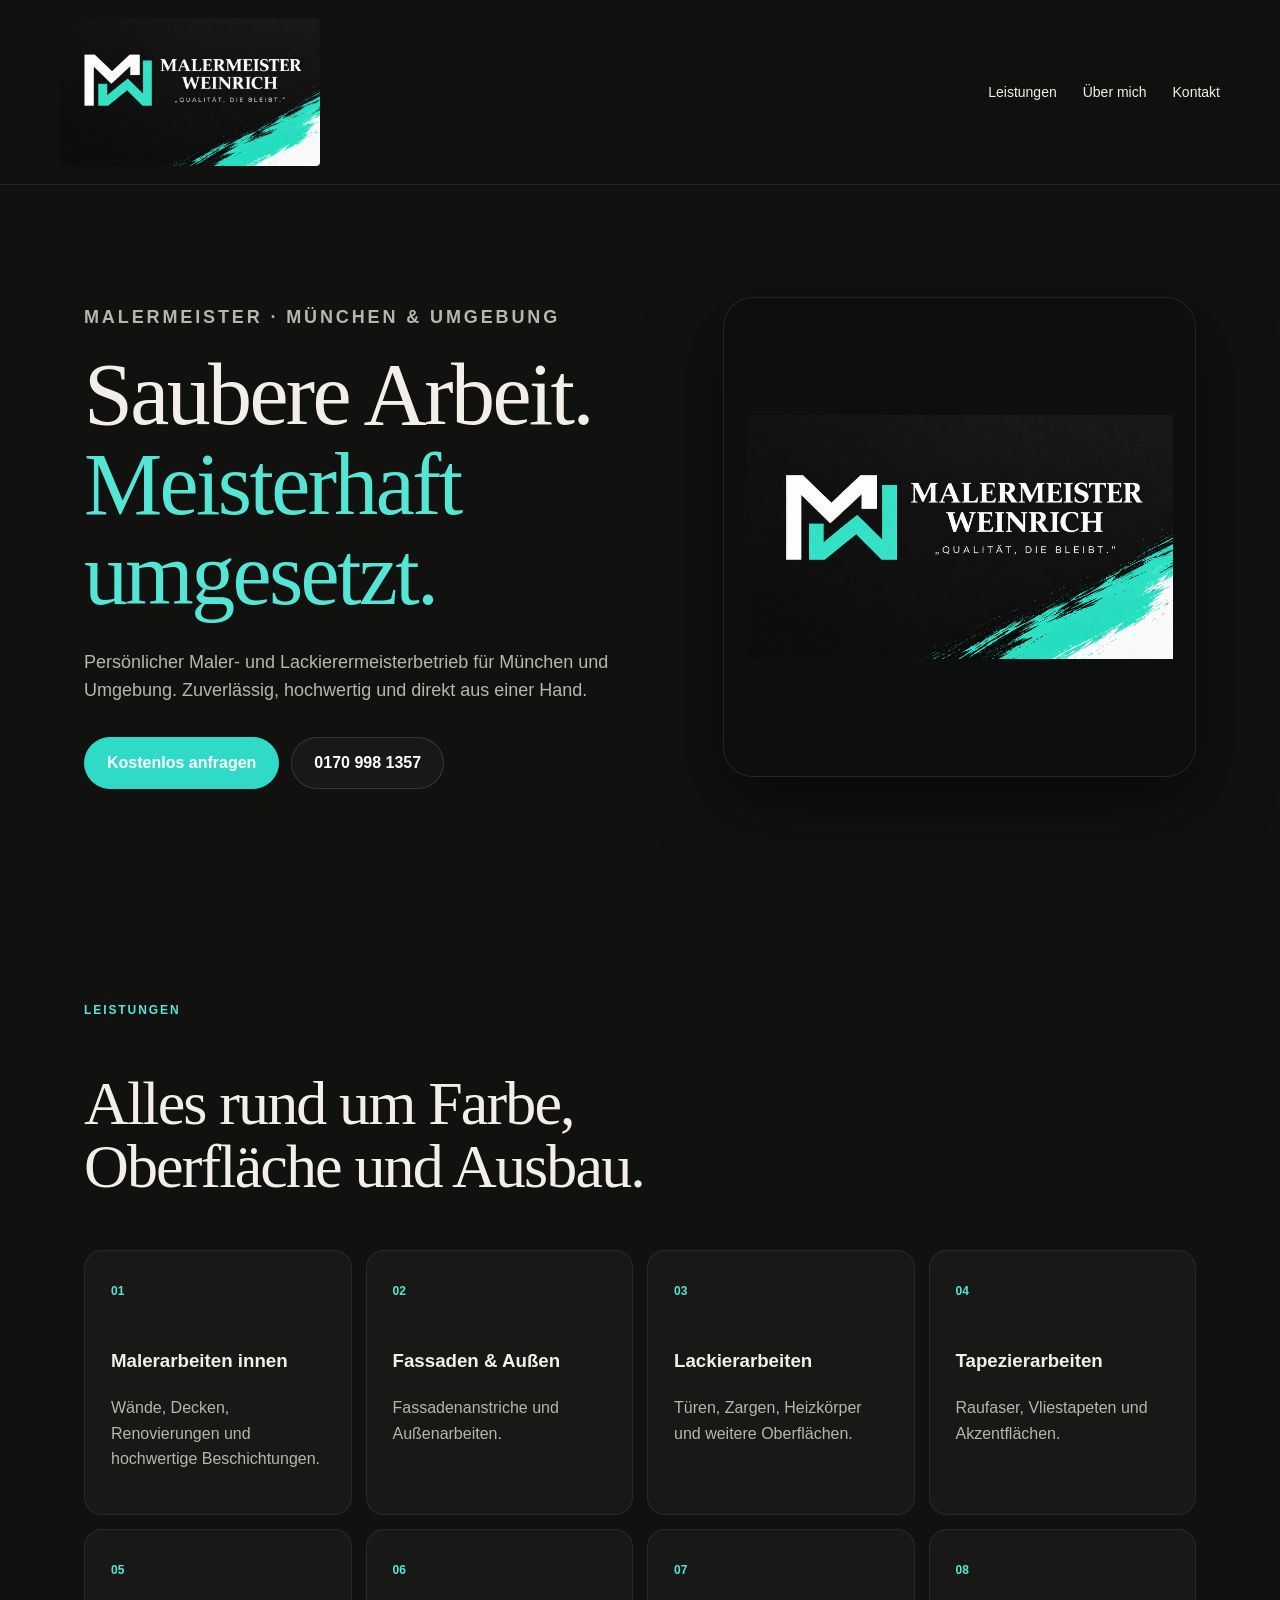
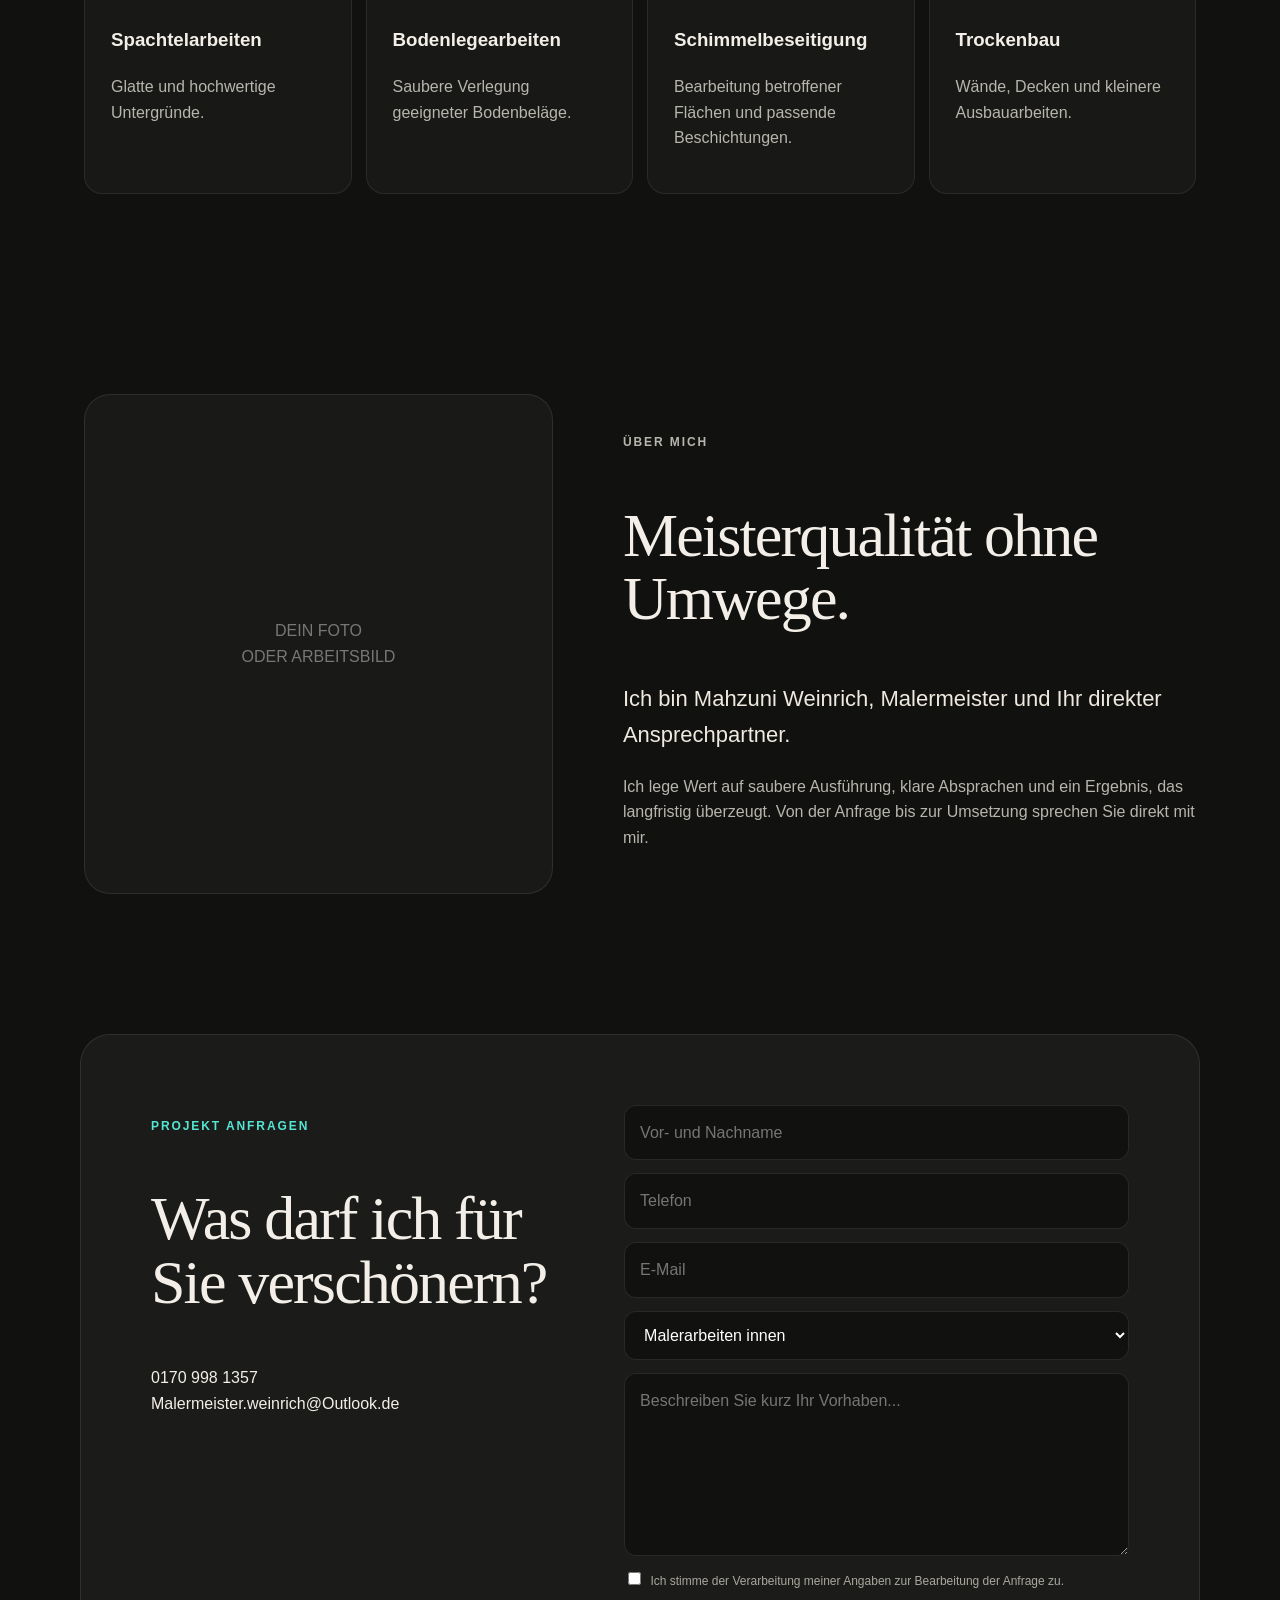
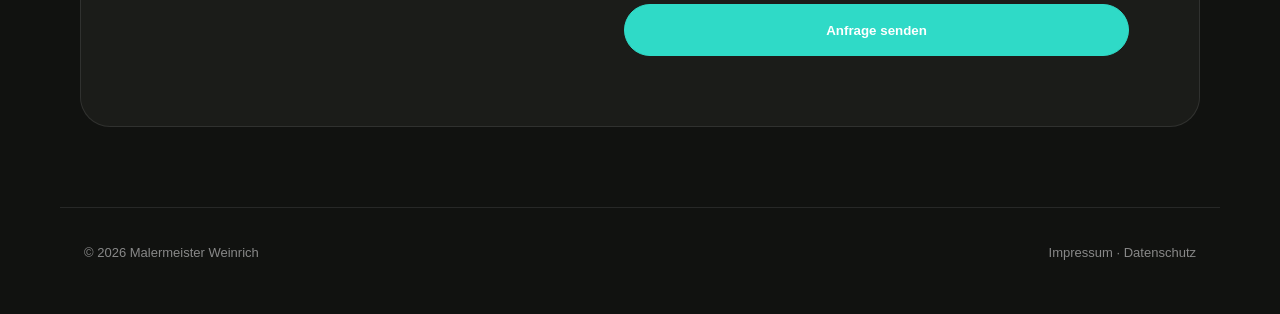
==== index.html @ b9155803 "Add files via upload" ====
<!doctype html><html lang="de"><head><meta charset="utf-8"><meta name="viewport" content="width=device-width,initial-scale=1"><title>Malermeister Weinrich | München</title><meta name="description" content="Malermeister Weinrich – Maler-, Lackier-, Tapezier-, Spachtel-, Boden-, Schimmel- und Trockenbauarbeiten in München und Umgebung."><link rel="stylesheet" href="styles.css"></head><body>
<header><a class="logo" href="#start"><img src="logo-malermeister-weinrich.png" alt="Malermeister Weinrich – Qualität, die bleibt."></a><nav><a href="#leistungen">Leistungen</a><a href="#ueber">Über mich</a><a href="#kontakt">Kontakt</a></nav></header>
<main>
<section class="hero" id="start"><div><p class="eyebrow">Malermeister · München & Umgebung</p><h1>Saubere Arbeit.<br><em>Meisterhaft umgesetzt.</em></h1><p>Persönlicher Maler- und Lackierermeisterbetrieb für München und Umgebung. Zuverlässig, hochwertig und direkt aus einer Hand.</p><div class="actions"><a class="btn primary" href="#kontakt">Kostenlos anfragen</a><a class="btn" href="tel:+491709981357">0170 998 1357</a></div></div><div class="hero-card"><img src="logo-malermeister-weinrich.png" alt="Logo Malermeister Weinrich"></div></section>
<section id="leistungen"><p class="eyebrow">Leistungen</p><h2>Alles rund um Farbe, Oberfläche und Ausbau.</h2><div class="grid">
<article><b>01</b><h3>Malerarbeiten innen</h3><p>Wände, Decken, Renovierungen und hochwertige Beschichtungen.</p></article>
<article><b>02</b><h3>Fassaden & Außen</h3><p>Fassadenanstriche und Außenarbeiten.</p></article>
<article><b>03</b><h3>Lackierarbeiten</h3><p>Türen, Zargen, Heizkörper und weitere Oberflächen.</p></article>
<article><b>04</b><h3>Tapezierarbeiten</h3><p>Raufaser, Vliestapeten und Akzentflächen.</p></article>
<article><b>05</b><h3>Spachtelarbeiten</h3><p>Glatte und hochwertige Untergründe.</p></article>
<article><b>06</b><h3>Bodenlegearbeiten</h3><p>Saubere Verlegung geeigneter Bodenbeläge.</p></article>
<article><b>07</b><h3>Schimmelbeseitigung</h3><p>Bearbeitung betroffener Flächen und passende Beschichtungen.</p></article>
<article><b>08</b><h3>Trockenbau</h3><p>Wände, Decken und kleinere Ausbauarbeiten.</p></article>
</div></section>
<section class="about" id="ueber"><div class="photo">DEIN FOTO<br>ODER ARBEITSBILD</div><div><p class="eyebrow">Über mich</p><h2>Meisterqualität ohne Umwege.</h2><p class="lead">Ich bin Mahzuni Weinrich, Malermeister und Ihr direkter Ansprechpartner.</p><p>Ich lege Wert auf saubere Ausführung, klare Absprachen und ein Ergebnis, das langfristig überzeugt. Von der Anfrage bis zur Umsetzung sprechen Sie direkt mit mir.</p></div></section>
<section class="contact" id="kontakt"><div><p class="eyebrow">Projekt anfragen</p><h2>Was darf ich für Sie verschönern?</h2><p><a href="tel:+491709981357">0170 998 1357</a><br><a href="mailto:Malermeister.weinrich@Outlook.de">Malermeister.weinrich@Outlook.de</a></p></div>
<form action="https://formsubmit.co/Malermeister.weinrich@Outlook.de" method="POST"><input type="hidden" name="_subject" value="Neue Website-Anfrage – Malermeister Weinrich"><input name="Name" placeholder="Vor- und Nachname" required><input name="Telefon" placeholder="Telefon"><input type="email" name="email" placeholder="E-Mail" required><select name="Leistung"><option>Malerarbeiten innen</option><option>Fassade / Außen</option><option>Lackierarbeiten</option><option>Tapezierarbeiten</option><option>Spachtelarbeiten</option><option>Bodenlegearbeiten</option><option>Schimmelbeseitigung</option><option>Trockenbau</option><option>Sonstiges</option></select><textarea name="Nachricht" rows="6" placeholder="Beschreiben Sie kurz Ihr Vorhaben..." required></textarea><label class="check"><input type="checkbox" required> Ich stimme der Verarbeitung meiner Angaben zur Bearbeitung der Anfrage zu.</label><button class="btn primary" type="submit">Anfrage senden</button></form></section>
</main>
<footer><span>© 2026 Malermeister Weinrich</span><span><a href="impressum.html">Impressum</a> · <a href="datenschutz.html">Datenschutz</a></span></footer>
</body></html>
---- styles.css ----
*{box-sizing:border-box}html{scroll-behavior:smooth}body{margin:0;background:#111210;color:#f3efe8;font-family:Arial,Helvetica,sans-serif;line-height:1.6}a{color:inherit;text-decoration:none}header{position:sticky;top:0;z-index:10;background:#111210ee;backdrop-filter:blur(12px);border-bottom:1px solid #ffffff18;padding:18px max(24px,calc((100vw - 1160px)/2));display:flex;align-items:center;justify-content:space-between}.logo{display:flex;align-items:center}.logo img{display:block;width:260px;max-width:42vw;height:auto;border-radius:4px}nav{display:flex;gap:26px;font-size:14px}main>section{max-width:1160px;margin:auto;padding:100px 24px}.hero{min-height:680px;display:grid;grid-template-columns:1.1fr .9fr;gap:60px;align-items:center}.eyebrow{color:#55e5d4;font-size:12px;font-weight:800;letter-spacing:.16em;text-transform:uppercase}h1,h2{font-family:Georgia,serif;font-weight:500;line-height:1.02;letter-spacing:-.03em}h1{font-size:clamp(52px,7vw,88px);margin:12px 0 28px}h1 em{color:#55e5d4;font-style:normal}h2{font-size:clamp(38px,5vw,62px);max-width:760px}.hero p{max-width:650px;color:#b8b5ad;font-size:18px}.actions{display:flex;gap:12px;margin-top:32px}.btn{display:inline-flex;align-items:center;justify-content:center;min-height:52px;padding:0 22px;border-radius:999px;border:1px solid #ffffff22;background:#181916;color:#fff;font-weight:800}.primary{background:#2fdac7;border-color:#2fdac7}.hero-card{height:480px;border:1px solid #ffffff18;border-radius:30px;background:#0d0f0e;display:flex;align-items:center;justify-content:center;padding:22px;box-shadow:0 25px 70px #0008;overflow:hidden}.hero-card img{width:100%;height:100%;object-fit:contain}.grid{display:grid;grid-template-columns:repeat(4,1fr);gap:14px;margin-top:42px}.grid article{min-height:220px;background:#181916;border:1px solid #ffffff14;border-radius:18px;padding:26px}.grid article>b{color:#55e5d4;font-size:12px}.grid h3{margin-top:44px}.grid p,.about p{color:#b8b5ad}.about{display:grid;grid-template-columns:.9fr 1.1fr;gap:70px;align-items:center}.photo{min-height:500px;border-radius:26px;border:1px solid #ffffff18;background:#191a17;display:grid;place-items:center;text-align:center;color:#777}.lead{font-size:22px!important;color:#efe9df!important}.contact{max-width:1120px!important;margin:40px auto 80px!important;background:#1b1c19;border:1px solid #ffffff18;border-radius:30px;display:grid;grid-template-columns:.9fr 1.1fr;gap:60px;padding:70px!important}.contact form{display:flex;flex-direction:column;gap:13px}.contact input,.contact select,.contact textarea{width:100%;padding:14px 15px;border:1px solid #ffffff18;border-radius:12px;background:#111210;color:#fff;font:inherit}.check{font-size:12px;color:#aaa79f}.check input{width:auto;margin-right:6px}footer{max-width:1160px;margin:auto;border-top:1px solid #ffffff18;padding:35px 24px 50px;display:flex;justify-content:space-between;color:#888;font-size:13px}.legal{max-width:850px;margin:auto;padding:80px 24px}.legal h1{font-size:58px}.notice{padding:18px;border:1px solid #2fdac7;background:#2fdac718;border-radius:12px}@media(max-width:900px){nav{display:none}.hero,.about,.contact{grid-template-columns:1fr}.hero-card{display:none}.grid{grid-template-columns:repeat(2,1fr)}}@media(max-width:600px){.logo img{width:210px;max-width:72vw}main>section{padding:72px 20px}.grid{grid-template-columns:1fr}.actions{flex-direction:column}.contact{margin:20px 14px 50px!important;padding:38px 20px!important}footer{flex-direction:column;gap:12px}h1{font-size:49px}}
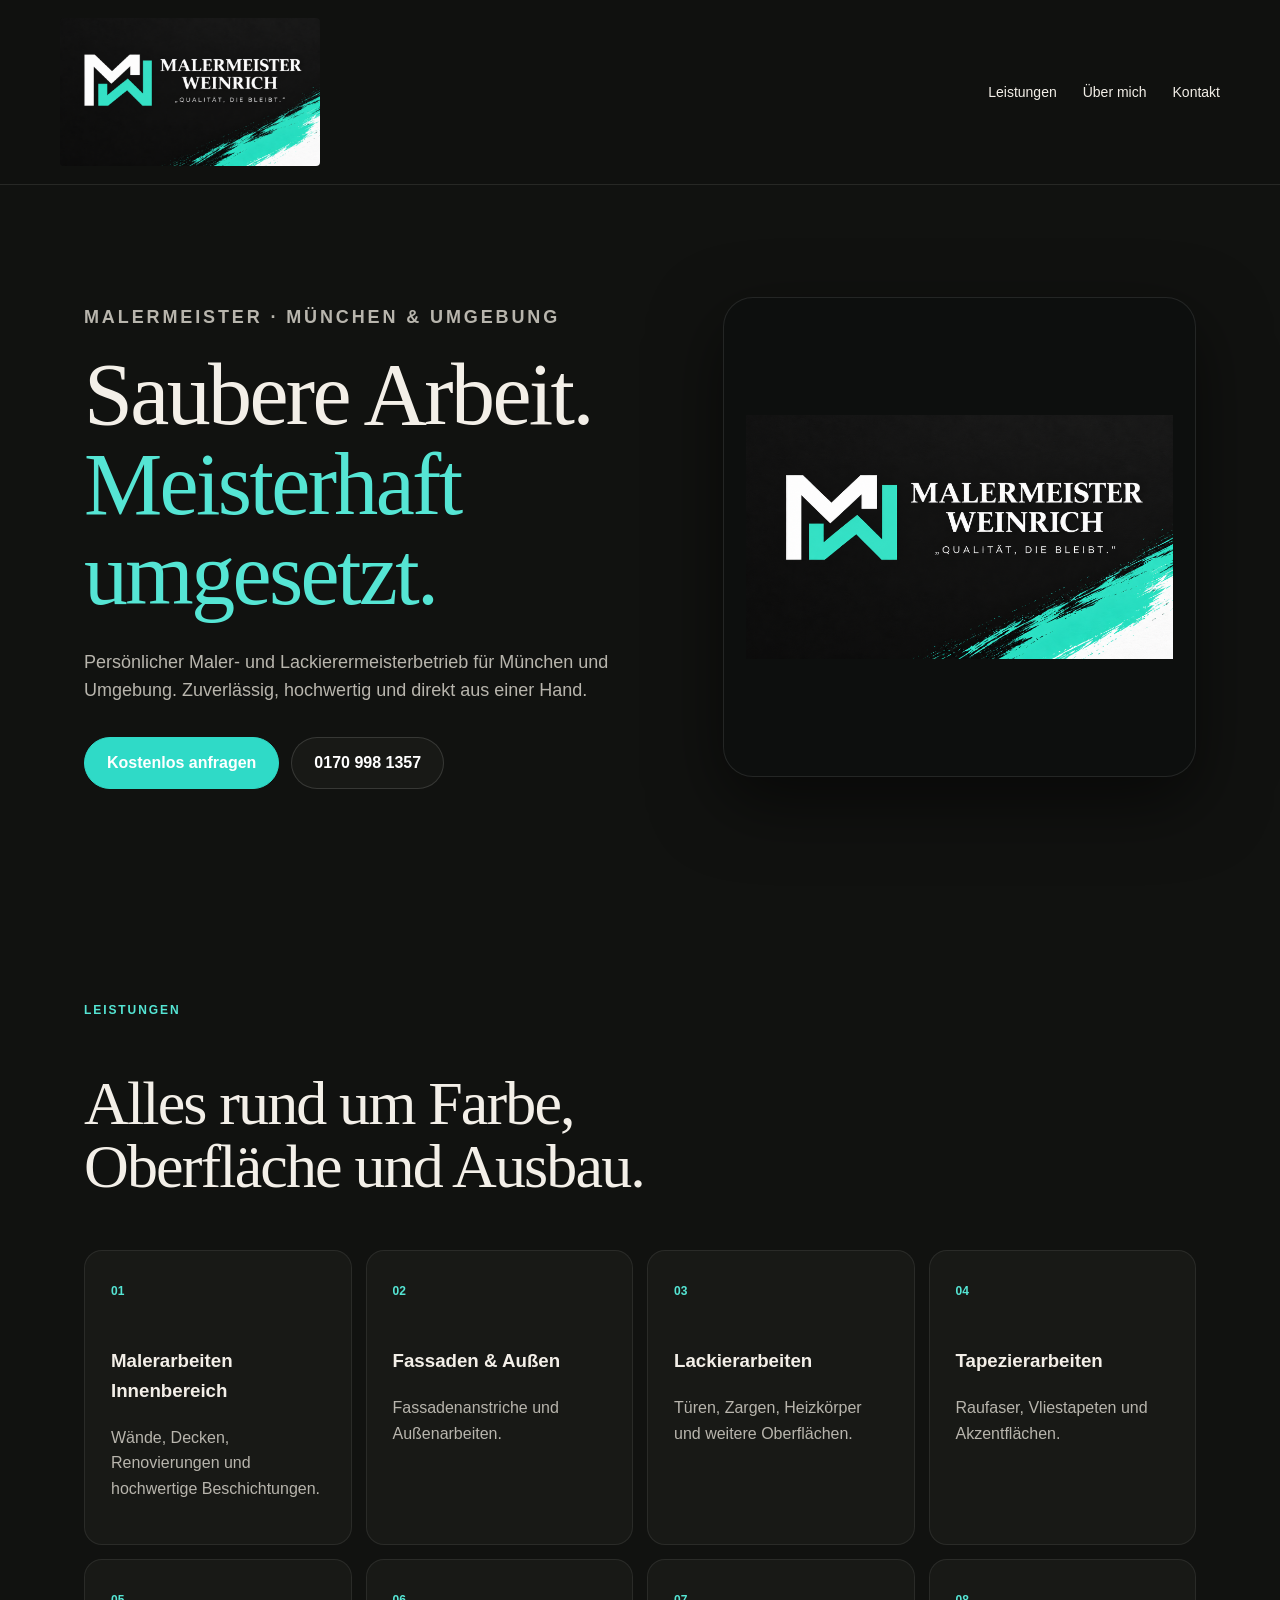
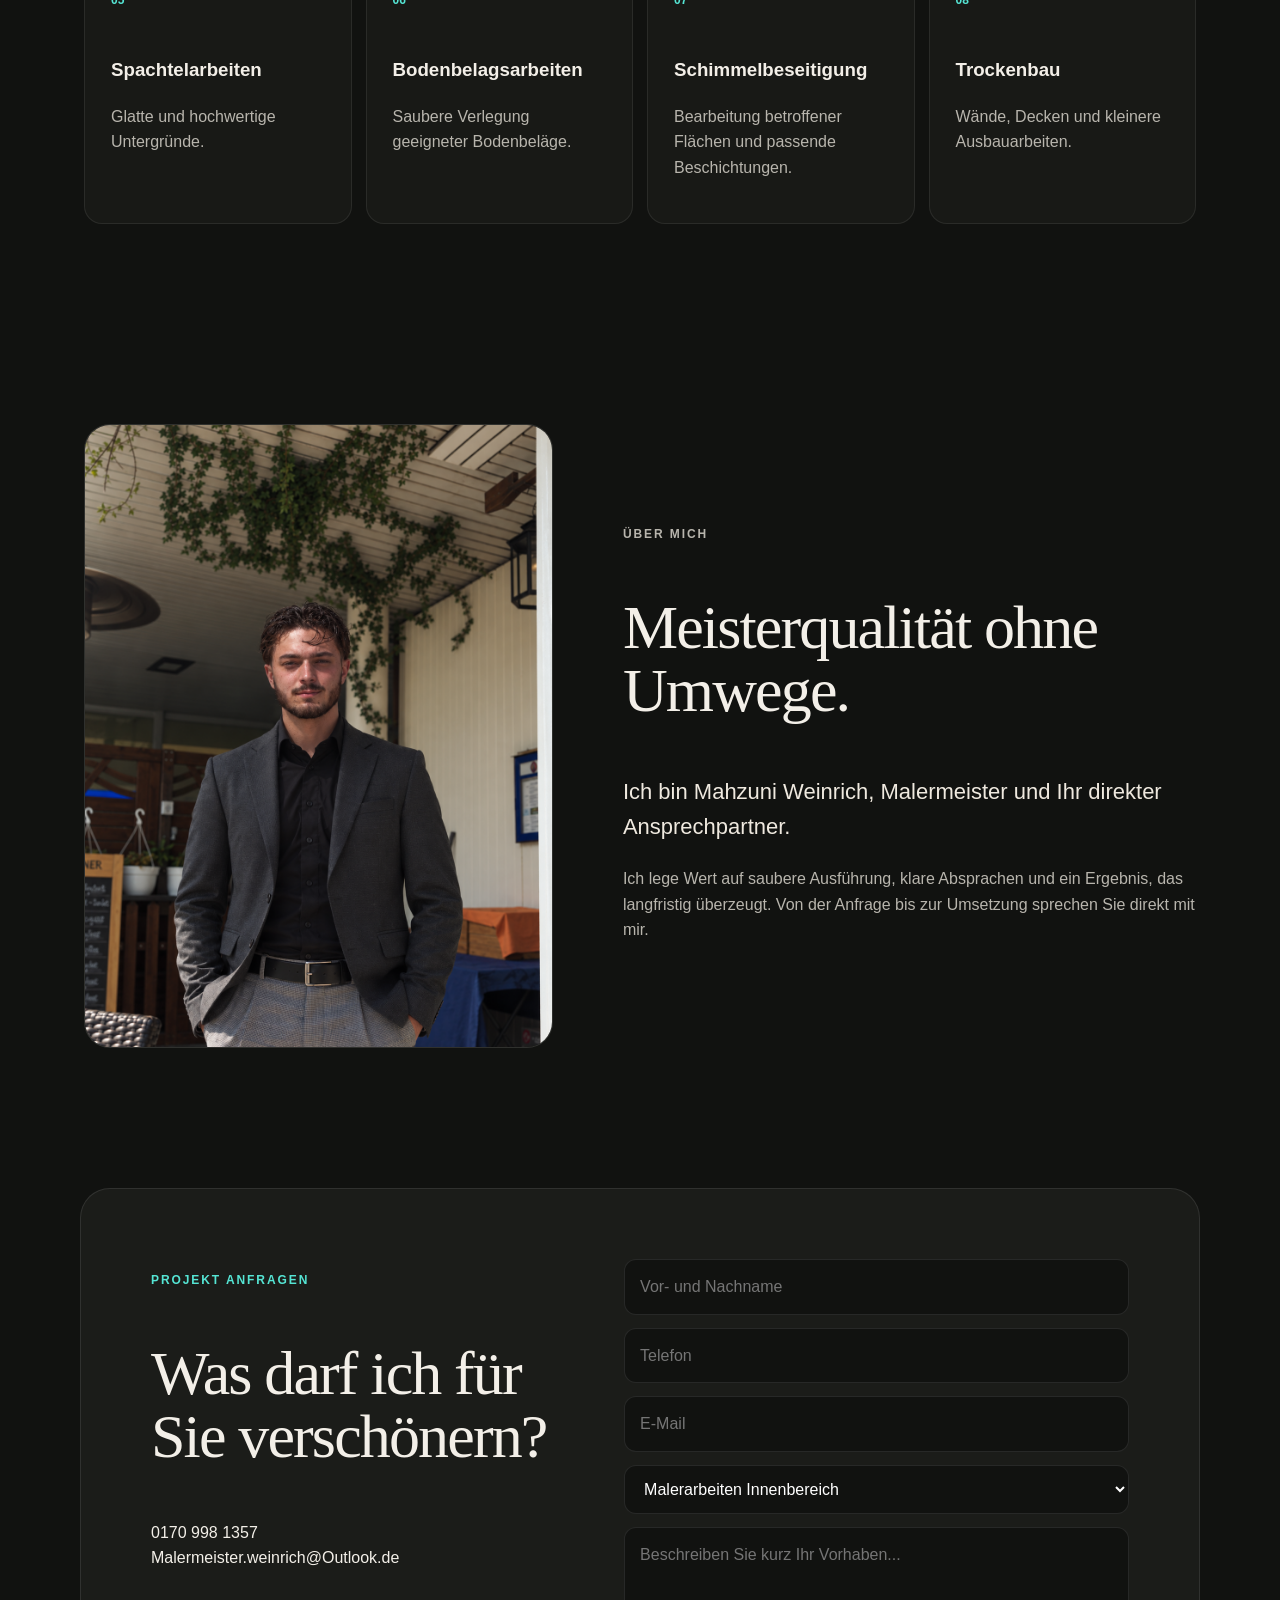
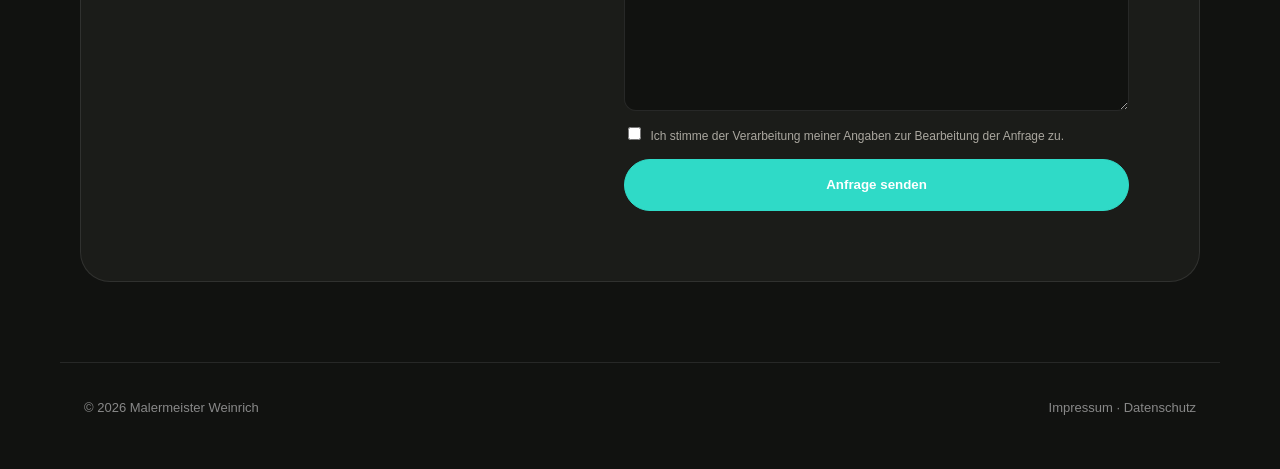
==== commit 455bbaf0: "Add files via upload" ====
--- a/index.html
+++ b/index.html
@@ -3,18 +3,18 @@
 <main>
 <section class="hero" id="start"><div><p class="eyebrow">Malermeister · München & Umgebung</p><h1>Saubere Arbeit.<br><em>Meisterhaft umgesetzt.</em></h1><p>Persönlicher Maler- und Lackierermeisterbetrieb für München und Umgebung. Zuverlässig, hochwertig und direkt aus einer Hand.</p><div class="actions"><a class="btn primary" href="#kontakt">Kostenlos anfragen</a><a class="btn" href="tel:+491709981357">0170 998 1357</a></div></div><div class="hero-card"><img src="logo-malermeister-weinrich.png" alt="Logo Malermeister Weinrich"></div></section>
 <section id="leistungen"><p class="eyebrow">Leistungen</p><h2>Alles rund um Farbe, Oberfläche und Ausbau.</h2><div class="grid">
-<article><b>01</b><h3>Malerarbeiten innen</h3><p>Wände, Decken, Renovierungen und hochwertige Beschichtungen.</p></article>
+<article><b>01</b><h3>Malerarbeiten Innenbereich</h3><p>Wände, Decken, Renovierungen und hochwertige Beschichtungen.</p></article>
 <article><b>02</b><h3>Fassaden & Außen</h3><p>Fassadenanstriche und Außenarbeiten.</p></article>
 <article><b>03</b><h3>Lackierarbeiten</h3><p>Türen, Zargen, Heizkörper und weitere Oberflächen.</p></article>
 <article><b>04</b><h3>Tapezierarbeiten</h3><p>Raufaser, Vliestapeten und Akzentflächen.</p></article>
 <article><b>05</b><h3>Spachtelarbeiten</h3><p>Glatte und hochwertige Untergründe.</p></article>
-<article><b>06</b><h3>Bodenlegearbeiten</h3><p>Saubere Verlegung geeigneter Bodenbeläge.</p></article>
+<article><b>06</b><h3>Bodenbelagsarbeiten</h3><p>Saubere Verlegung geeigneter Bodenbeläge.</p></article>
 <article><b>07</b><h3>Schimmelbeseitigung</h3><p>Bearbeitung betroffener Flächen und passende Beschichtungen.</p></article>
 <article><b>08</b><h3>Trockenbau</h3><p>Wände, Decken und kleinere Ausbauarbeiten.</p></article>
 </div></section>
-<section class="about" id="ueber"><div class="photo">DEIN FOTO<br>ODER ARBEITSBILD</div><div><p class="eyebrow">Über mich</p><h2>Meisterqualität ohne Umwege.</h2><p class="lead">Ich bin Mahzuni Weinrich, Malermeister und Ihr direkter Ansprechpartner.</p><p>Ich lege Wert auf saubere Ausführung, klare Absprachen und ein Ergebnis, das langfristig überzeugt. Von der Anfrage bis zur Umsetzung sprechen Sie direkt mit mir.</p></div></section>
+<section class="about" id="ueber"><div class="photo"><img src="mahzuni-weinrich-portrait.png" alt="Mahzuni Weinrich, Malermeister"></div><div><p class="eyebrow">Über mich</p><h2>Meisterqualität ohne Umwege.</h2><p class="lead">Ich bin Mahzuni Weinrich, Malermeister und Ihr direkter Ansprechpartner.</p><p>Ich lege Wert auf saubere Ausführung, klare Absprachen und ein Ergebnis, das langfristig überzeugt. Von der Anfrage bis zur Umsetzung sprechen Sie direkt mit mir.</p></div></section>
 <section class="contact" id="kontakt"><div><p class="eyebrow">Projekt anfragen</p><h2>Was darf ich für Sie verschönern?</h2><p><a href="tel:+491709981357">0170 998 1357</a><br><a href="mailto:Malermeister.weinrich@Outlook.de">Malermeister.weinrich@Outlook.de</a></p></div>
-<form action="https://formsubmit.co/Malermeister.weinrich@Outlook.de" method="POST"><input type="hidden" name="_subject" value="Neue Website-Anfrage – Malermeister Weinrich"><input name="Name" placeholder="Vor- und Nachname" required><input name="Telefon" placeholder="Telefon"><input type="email" name="email" placeholder="E-Mail" required><select name="Leistung"><option>Malerarbeiten innen</option><option>Fassade / Außen</option><option>Lackierarbeiten</option><option>Tapezierarbeiten</option><option>Spachtelarbeiten</option><option>Bodenlegearbeiten</option><option>Schimmelbeseitigung</option><option>Trockenbau</option><option>Sonstiges</option></select><textarea name="Nachricht" rows="6" placeholder="Beschreiben Sie kurz Ihr Vorhaben..." required></textarea><label class="check"><input type="checkbox" required> Ich stimme der Verarbeitung meiner Angaben zur Bearbeitung der Anfrage zu.</label><button class="btn primary" type="submit">Anfrage senden</button></form></section>
+<form action="https://formsubmit.co/Malermeister.weinrich@Outlook.de" method="POST"><input type="hidden" name="_subject" value="Neue Website-Anfrage – Malermeister Weinrich"><input name="Name" placeholder="Vor- und Nachname" required><input name="Telefon" placeholder="Telefon"><input type="email" name="email" placeholder="E-Mail" required><select name="Leistung"><option>Malerarbeiten Innenbereich</option><option>Fassade / Außen</option><option>Lackierarbeiten</option><option>Tapezierarbeiten</option><option>Spachtelarbeiten</option><option>Bodenbelagsarbeiten</option><option>Schimmelbeseitigung</option><option>Trockenbau</option><option>Sonstiges</option></select><textarea name="Nachricht" rows="6" placeholder="Beschreiben Sie kurz Ihr Vorhaben..." required></textarea><label class="check"><input type="checkbox" required> Ich stimme der Verarbeitung meiner Angaben zur Bearbeitung der Anfrage zu.</label><button class="btn primary" type="submit">Anfrage senden</button></form></section>
 </main>
 <footer><span>© 2026 Malermeister Weinrich</span><span><a href="impressum.html">Impressum</a> · <a href="datenschutz.html">Datenschutz</a></span></footer>
 </body></html>
--- a/styles.css
+++ b/styles.css
@@ -1 +1,2 @@
-*{box-sizing:border-box}html{scroll-behavior:smooth}body{margin:0;background:#111210;color:#f3efe8;font-family:Arial,Helvetica,sans-serif;line-height:1.6}a{color:inherit;text-decoration:none}header{position:sticky;top:0;z-index:10;background:#111210ee;backdrop-filter:blur(12px);border-bottom:1px solid #ffffff18;padding:18px max(24px,calc((100vw - 1160px)/2));display:flex;align-items:center;justify-content:space-between}.logo{display:flex;align-items:center}.logo img{display:block;width:260px;max-width:42vw;height:auto;border-radius:4px}nav{display:flex;gap:26px;font-size:14px}main>section{max-width:1160px;margin:auto;padding:100px 24px}.hero{min-height:680px;display:grid;grid-template-columns:1.1fr .9fr;gap:60px;align-items:center}.eyebrow{color:#55e5d4;font-size:12px;font-weight:800;letter-spacing:.16em;text-transform:uppercase}h1,h2{font-family:Georgia,serif;font-weight:500;line-height:1.02;letter-spacing:-.03em}h1{font-size:clamp(52px,7vw,88px);margin:12px 0 28px}h1 em{color:#55e5d4;font-style:normal}h2{font-size:clamp(38px,5vw,62px);max-width:760px}.hero p{max-width:650px;color:#b8b5ad;font-size:18px}.actions{display:flex;gap:12px;margin-top:32px}.btn{display:inline-flex;align-items:center;justify-content:center;min-height:52px;padding:0 22px;border-radius:999px;border:1px solid #ffffff22;background:#181916;color:#fff;font-weight:800}.primary{background:#2fdac7;border-color:#2fdac7}.hero-card{height:480px;border:1px solid #ffffff18;border-radius:30px;background:#0d0f0e;display:flex;align-items:center;justify-content:center;padding:22px;box-shadow:0 25px 70px #0008;overflow:hidden}.hero-card img{width:100%;height:100%;object-fit:contain}.grid{display:grid;grid-template-columns:repeat(4,1fr);gap:14px;margin-top:42px}.grid article{min-height:220px;background:#181916;border:1px solid #ffffff14;border-radius:18px;padding:26px}.grid article>b{color:#55e5d4;font-size:12px}.grid h3{margin-top:44px}.grid p,.about p{color:#b8b5ad}.about{display:grid;grid-template-columns:.9fr 1.1fr;gap:70px;align-items:center}.photo{min-height:500px;border-radius:26px;border:1px solid #ffffff18;background:#191a17;display:grid;place-items:center;text-align:center;color:#777}.lead{font-size:22px!important;color:#efe9df!important}.contact{max-width:1120px!important;margin:40px auto 80px!important;background:#1b1c19;border:1px solid #ffffff18;border-radius:30px;display:grid;grid-template-columns:.9fr 1.1fr;gap:60px;padding:70px!important}.contact form{display:flex;flex-direction:column;gap:13px}.contact input,.contact select,.contact textarea{width:100%;padding:14px 15px;border:1px solid #ffffff18;border-radius:12px;background:#111210;color:#fff;font:inherit}.check{font-size:12px;color:#aaa79f}.check input{width:auto;margin-right:6px}footer{max-width:1160px;margin:auto;border-top:1px solid #ffffff18;padding:35px 24px 50px;display:flex;justify-content:space-between;color:#888;font-size:13px}.legal{max-width:850px;margin:auto;padding:80px 24px}.legal h1{font-size:58px}.notice{padding:18px;border:1px solid #2fdac7;background:#2fdac718;border-radius:12px}@media(max-width:900px){nav{display:none}.hero,.about,.contact{grid-template-columns:1fr}.hero-card{display:none}.grid{grid-template-columns:repeat(2,1fr)}}@media(max-width:600px){.logo img{width:210px;max-width:72vw}main>section{padding:72px 20px}.grid{grid-template-columns:1fr}.actions{flex-direction:column}.contact{margin:20px 14px 50px!important;padding:38px 20px!important}footer{flex-direction:column;gap:12px}h1{font-size:49px}}+*{box-sizing:border-box}html{scroll-behavior:smooth}body{margin:0;background:#111210;color:#f3efe8;font-family:Arial,Helvetica,sans-serif;line-height:1.6}a{color:inherit;text-decoration:none}header{position:sticky;top:0;z-index:10;background:#111210ee;backdrop-filter:blur(12px);border-bottom:1px solid #ffffff18;padding:18px max(24px,calc((100vw - 1160px)/2));display:flex;align-items:center;justify-content:space-between}.logo{display:flex;align-items:center}.logo img{display:block;width:260px;max-width:42vw;height:auto;border-radius:4px}nav{display:flex;gap:26px;font-size:14px}main>section{max-width:1160px;margin:auto;padding:100px 24px}.hero{min-height:680px;display:grid;grid-template-columns:1.1fr .9fr;gap:60px;align-items:center}.eyebrow{color:#55e5d4;font-size:12px;font-weight:800;letter-spacing:.16em;text-transform:uppercase}h1,h2{font-family:Georgia,serif;font-weight:500;line-height:1.02;letter-spacing:-.03em}h1{font-size:clamp(52px,7vw,88px);margin:12px 0 28px}h1 em{color:#55e5d4;font-style:normal}h2{font-size:clamp(38px,5vw,62px);max-width:760px}.hero p{max-width:650px;color:#b8b5ad;font-size:18px}.actions{display:flex;gap:12px;margin-top:32px}.btn{display:inline-flex;align-items:center;justify-content:center;min-height:52px;padding:0 22px;border-radius:999px;border:1px solid #ffffff22;background:#181916;color:#fff;font-weight:800}.primary{background:#2fdac7;border-color:#2fdac7}.hero-card{height:480px;border:1px solid #ffffff18;border-radius:30px;background:#0d0f0e;display:flex;align-items:center;justify-content:center;padding:22px;box-shadow:0 25px 70px #0008;overflow:hidden}.hero-card img{width:100%;height:100%;object-fit:contain}.grid{display:grid;grid-template-columns:repeat(4,1fr);gap:14px;margin-top:42px}.grid article{min-height:220px;background:#181916;border:1px solid #ffffff14;border-radius:18px;padding:26px}.grid article>b{color:#55e5d4;font-size:12px}.grid h3{margin-top:44px}.grid p,.about p{color:#b8b5ad}.about{display:grid;grid-template-columns:.9fr 1.1fr;gap:70px;align-items:center}.photo{min-height:500px;border-radius:26px;border:1px solid #ffffff18;background:#191a17;overflow:hidden}.lead{font-size:22px!important;color:#efe9df!important}.contact{max-width:1120px!important;margin:40px auto 80px!important;background:#1b1c19;border:1px solid #ffffff18;border-radius:30px;display:grid;grid-template-columns:.9fr 1.1fr;gap:60px;padding:70px!important}.contact form{display:flex;flex-direction:column;gap:13px}.contact input,.contact select,.contact textarea{width:100%;padding:14px 15px;border:1px solid #ffffff18;border-radius:12px;background:#111210;color:#fff;font:inherit}.check{font-size:12px;color:#aaa79f}.check input{width:auto;margin-right:6px}footer{max-width:1160px;margin:auto;border-top:1px solid #ffffff18;padding:35px 24px 50px;display:flex;justify-content:space-between;color:#888;font-size:13px}.legal{max-width:850px;margin:auto;padding:80px 24px}.legal h1{font-size:58px}.notice{padding:18px;border:1px solid #2fdac7;background:#2fdac718;border-radius:12px}@media(max-width:900px){nav{display:none}.hero,.about,.contact{grid-template-columns:1fr}.hero-card{display:none}.grid{grid-template-columns:repeat(2,1fr)}}@media(max-width:600px){.logo img{width:210px;max-width:72vw}main>section{padding:72px 20px}.grid{grid-template-columns:1fr}.actions{flex-direction:column}.contact{margin:20px 14px 50px!important;padding:38px 20px!important}footer{flex-direction:column;gap:12px}h1{font-size:49px}}
+.photo img{width:100%;height:100%;min-height:500px;display:block;object-fit:cover;object-position:center 28%;}
